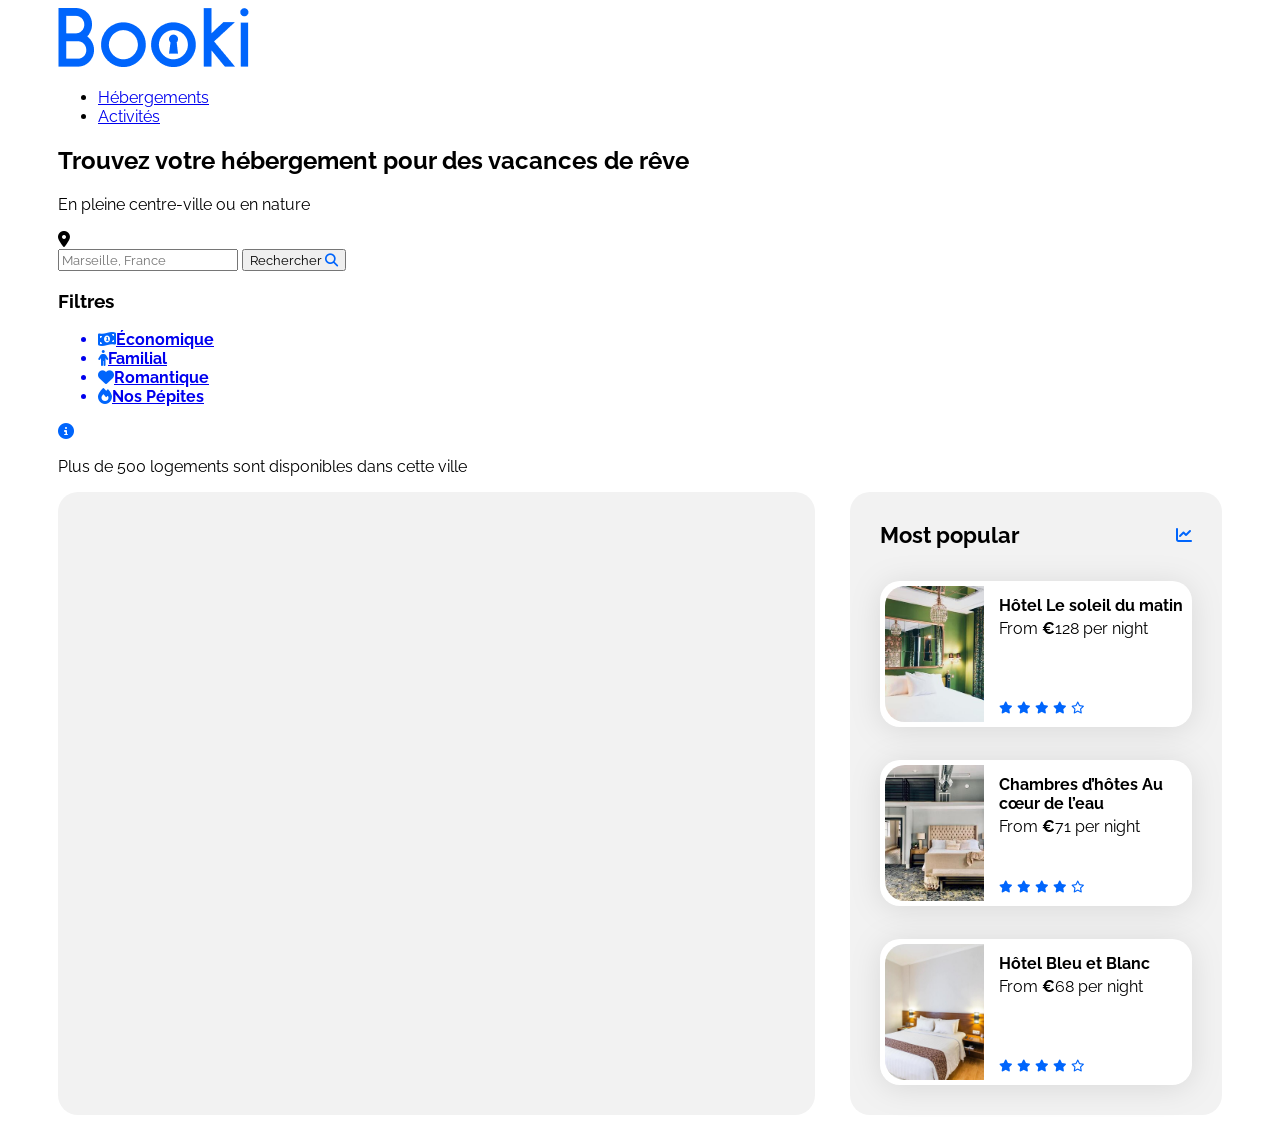
==== EN-Booki-Starter-Code-main/index.html @ 29b9e41d "Fresh start" ====
<!DOCTYPE html>
<html lang="en">

<head>
    <meta charset="UTF-8">
    <meta name="viewport" content="width=device-width, initial-scale=1.0">
    <title>Booki</title>
    <link rel="preconnect" href="https://fonts.googleapis.com">
    <link rel="preconnect" href="https://fonts.gstatic.com" crossorigin>
    <link href="https://fonts.googleapis.com/css2?family=Raleway:wght@400;500;700&display=swap" rel="stylesheet">
    <link rel="stylesheet" href="https://cdnjs.cloudflare.com/ajax/libs/font-awesome/6.2.1/css/all.min.css"
        integrity="sha512-MV7K8+y+gLIBoVD59lQIYicR65iaqukzvf/nwasF0nqhPay5w/9lJmVM2hMDcnK1OnMGCdVK+iQrJ7lzPJQd1w=="
        crossorigin="anonymous" referrerpolicy="no-referrer" />
    <link rel="stylesheet" href="./css/style.css">
</head>

<body>
    <div class="main-container">
        <header>
            <a href="#" class="logo">
                <img src="./images/logo/Booki.png" alt="Booki">
            </a>
        </header>
        <nav class="navbar">
            <ul class="nav-links">
                <li class="li-title"><a href="#">Hébergements</a></li>
                <li class="li-title"><a href="#">Activités</a></li>
            </ul>
        </nav>
        <section class="search-section">
            <div class="title">
                <h1>
                    Trouvez votre hébergement pour des vacances de rêve
                </h1>
                <p>
                    En pleine centre-ville ou en nature
                </p>
            </div>

            <div class="search-bar">
                <div class="icon-box">
                    <i class="fa-solid fa-location-dot" style="color: #000000;"></i>
                </div>
                <input type="text" placeholder="Marseille, France">
                <button class="search-btn">
                    <span class="btn-text">Rechercher</span>
                    <i class="fa-solid fa-magnifying-glass search-icon"></i>
                </button>
            </div>

            <div class="filtres">
                <h3>
                    Filtres
                </h3>
                <ul class="filtres-list">
                    <a href="#">
                        <li class="fltr-img"><i class="fa-solid fa-money-bill-1-wave"></i><b>Économique</b></li>
                    </a>
                    <a href="#">
                        <li class="fltr-img"><i class="fa-solid fa-person"></i><b>Familial</b></li>
                    </a>
                    <a href="#">
                        <li class="fltr-img"><i class="fa-solid fa-heart"></i><b>Romantique</b></li>
                    </a>
                    <a href="#">
                        <li class="fltr-img"><i class="fa-solid fa-fire"></i><b>Nos Pépites</b></li>
                    </a>
                </ul>
            </div>

            <div class="info">
                <i class="fa-solid fa-circle-info"></i>
                <p>
                    Plus de 500 logements sont disponibles dans cette ville
                </p>
            </div>
        </section>
        <main>
            <div class="accommodation-and-popular">
                <section class="accommodation">

                </section>
                <section class="popular">
                    <div class="popular-title">
                        <h2 class="section-title">Most popular</h2>
                        <i class="fa-solid fa-chart-line" aria-hidden="true"></i>
                    </div>
                    <div class="popular-cards">
                        <article class="card">
                            <img src="./images/accommodation/emile-guillemot.jpg" alt="Image of hotel room showing bed">
                            <div class="card-content">
                                <div class="card-txt">
                                    <h3 class="card-title">Hôtel Le soleil du matin</h3>
                                    <p class="card-subtitle">From <span class="euro">€</span>128 per night</p>
                                </div>
                                <div class="card-rating">
                                    <i class="fa-xs fa-solid fa-star" aria-hidden="true"></i>
                                    <i class="fa-xs fa-solid fa-star" aria-hidden="true"></i>
                                    <i class="fa-xs fa-solid fa-star" aria-hidden="true"></i>
                                    <i class="fa-xs fa-solid fa-star" aria-hidden="true"></i>
                                    <i class="fa-xs fa-regular fa-star" aria-hidden="true"></i>
                                    <span class="sr-only">Rated 4 out of 5</span>
                                </div>
                            </div>
                        </article>
                        <article class="card">
                            <img src="./images/accommodation/aw-creative.jpg" alt="Image of hotel room showing bed">
                            <div class="card-content">
                                <div class="card-txt">
                                    <h3 class="card-title">Chambres d’hôtes Au cœur de l’eau</h3>
                                    <p class="card-subtitle">From <span class="euro">€</span>71 per night</p>
                                </div>
                                <div class="card-rating">
                                    <i class="fa-xs fa-solid fa-star" aria-hidden="true"></i>
                                    <i class="fa-xs fa-solid fa-star" aria-hidden="true"></i>
                                    <i class="fa-xs fa-solid fa-star" aria-hidden="true"></i>
                                    <i class="fa-xs fa-solid fa-star" aria-hidden="true"></i>
                                    <i class="fa-xs fa-regular fa-star" aria-hidden="true"></i>
                                    <span class="sr-only">Rated 4 out of 5</span>
                                </div>
                            </div>
                        </article>
                        <article class="card">
                            <img src="./images/accommodation/febrian-zakaria2.jpg"
                                alt="Image of hotel room showing bed">
                            <div class="card-content">
                                <div class="card-txt">
                                    <h3 class="card-title">Hôtel Bleu et Blanc</h3>
                                    <p class="card-subtitle">From <span class="euro">€</span>68 per night</p>
                                </div>
                                <div class="card-rating">
                                    <i class="fa-xs fa-solid fa-star" aria-hidden="true"></i>
                                    <i class="fa-xs fa-solid fa-star" aria-hidden="true"></i>
                                    <i class="fa-xs fa-solid fa-star" aria-hidden="true"></i>
                                    <i class="fa-xs fa-solid fa-star" aria-hidden="true"></i>
                                    <i class="fa-xs fa-regular fa-star" aria-hidden="true"></i>
                                    <span class="sr-only">Rated 4 out of 5</span>
                                </div>
                            </div>
                        </article>
                    </div>
                </section>
            </div>
        </main>
        <footer></footer>
    </div>
</body>

</html>
---- EN-Booki-Starter-Code-main/css/style.css ----
/****** General ***********/
* {
    font-family: 'Raleway', sans-serif;
}

:root {
    --main-color: #0065FC;
    --main-bg-color: #F2F2F2;
    --filter-bg-color: #DEEBFF;
}

.fa-solid, .fa-regular {
    color: var(--main-color);
}

body {
    display: flex;
    justify-content: center;
}

.main-container {
    width: 100%;
    padding: 0 50px;
    box-sizing: border-box;
}

.section-title {
    margin: 0;
    font-size: 22px;
}

.card {
    background-color: white;
    border-radius: 20px;
    padding: 5px;
    filter: drop-shadow(0px 3px 15px rgba(0, 0, 0, 0.1));
}

.card img {
    object-fit: cover;
}

.card-title {
    font-size: 16px;
}

.euro {
    font-weight: 700;
}

.neutralStar {
    color: var(--main-bg-color)
}

/****** Accommodation And Popular ***********/
.accommodation-and-popular {
    display: flex;
    justify-content: space-between;
}

.accommodation-and-popular section {
    background-color: var(--main-bg-color);
    border-radius: 20px;
    padding: 30px;
    box-sizing: border-box;
}

/****** Accommodation ***********/
.accommodation {
    width: 65%;
}

/****** Popular ***********/
.popular {
    width: 32%;
}

.popular-title {
    display: flex;
    justify-content: space-between;
    align-items: center;
}

.popular-cards .card {
    display: flex;
    margin-top: 33px;
}

.popular-cards img {
    width: 33%;
    height: 136px;
    border-top-left-radius: 20px;
    border-bottom-left-radius: 20px;
}

.popular-cards .card-content {
    width: 67%;
    padding-left: 15px;
    display: flex;
    flex-direction: column;
    justify-content: space-between;
    box-sizing: border-box;
}

.popular-cards .card-title {
    margin-top: 10px;
    margin-bottom: 4px;
}

.popular-cards .card-subtitle {
    margin: 0;
}

.popular-cards .card-rating {
    margin-bottom: 5px;
}
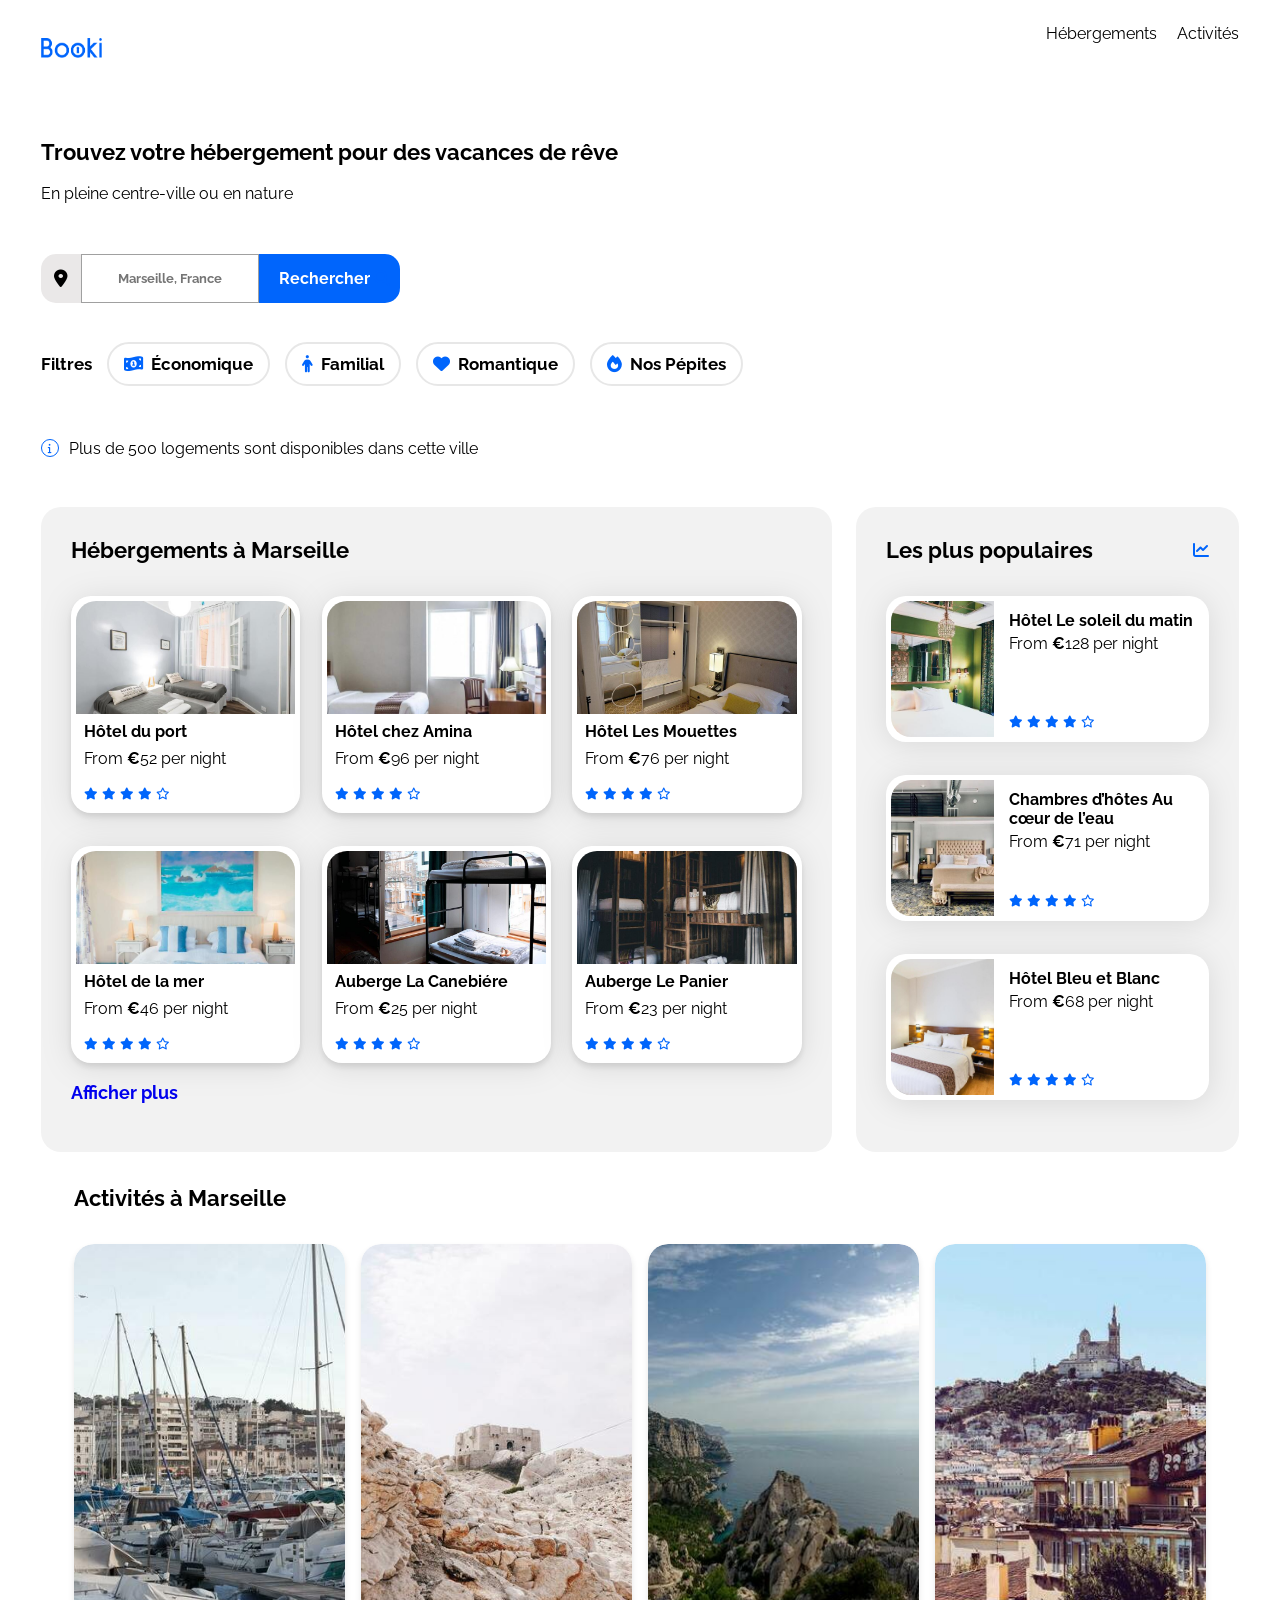
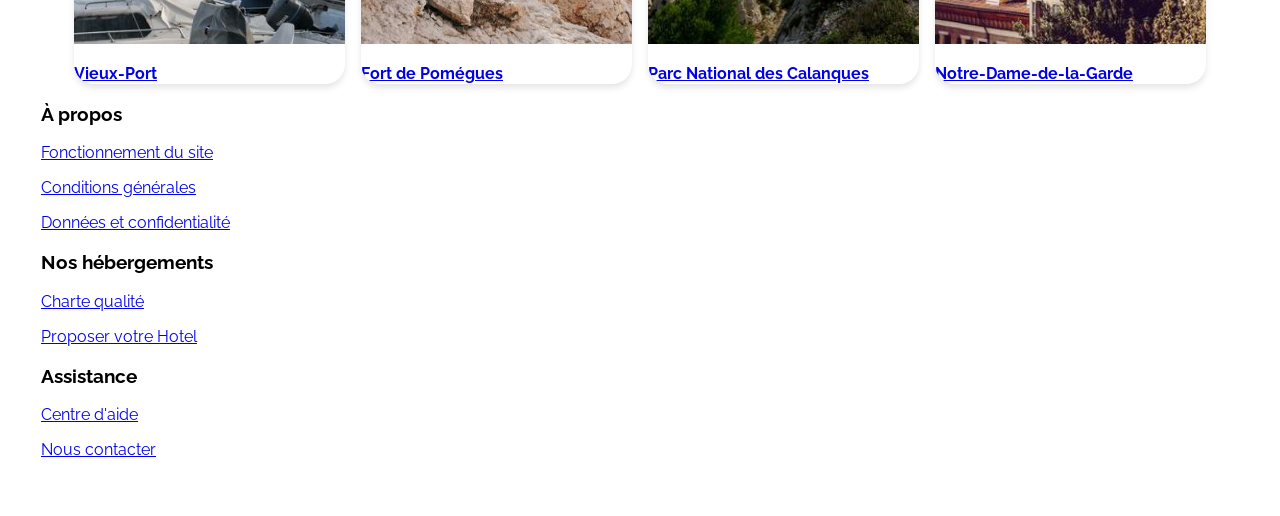
==== commit 2b4a3f6a: "work" ====
--- a/EN-Booki-Starter-Code-main/index.html
+++ b/EN-Booki-Starter-Code-main/index.html
@@ -1,5 +1,5 @@
 <!DOCTYPE html>
-<html lang="en">
+<html lang="fr">
 
 <head>
     <meta charset="UTF-8">
@@ -15,7 +15,8 @@
 </head>
 
 <body>
-    <div class="main-container">
+
+    <div class="nav-header">
         <header>
             <a href="#" class="logo">
                 <img src="./images/logo/Booki.png" alt="Booki">
@@ -27,6 +28,8 @@
                 <li class="li-title"><a href="#">Activités</a></li>
             </ul>
         </nav>
+    </div>
+    <div class="main-container">
         <section class="search-section">
             <div class="title">
                 <h1>
@@ -49,40 +52,144 @@
             </div>
 
             <div class="filtres">
-                <h3>
+                <h2>
                     Filtres
-                </h3>
+                </h2>
                 <ul class="filtres-list">
-                    <a href="#">
-                        <li class="fltr-img"><i class="fa-solid fa-money-bill-1-wave"></i><b>Économique</b></li>
-                    </a>
-                    <a href="#">
-                        <li class="fltr-img"><i class="fa-solid fa-person"></i><b>Familial</b></li>
-                    </a>
-                    <a href="#">
-                        <li class="fltr-img"><i class="fa-solid fa-heart"></i><b>Romantique</b></li>
-                    </a>
-                    <a href="#">
-                        <li class="fltr-img"><i class="fa-solid fa-fire"></i><b>Nos Pépites</b></li>
-                    </a>
+
+                    <li class="fltr-img"><a href="#"><i class="fa-solid fa-money-bill-1-wave"></i><b>Économique</b></a>
+                    </li>
+
+                    <li class="fltr-img"><a href="#"><i class="fa-solid fa-person"></i><b>Familial</b></a></li>
+
+                    <li class="fltr-img"><a href="#"><i class="fa-solid fa-heart"></i><b>Romantique</b></a></li>
+
+                    <li class="fltr-img"><a href="#"><i class="fa-solid fa-fire"></i><b>Nos Pépites</b></a></li>
+
                 </ul>
             </div>
 
             <div class="info">
-                <i class="fa-solid fa-circle-info"></i>
+                <i class="fa-solid fa-info"></i>
                 <p>
                     Plus de 500 logements sont disponibles dans cette ville
                 </p>
             </div>
         </section>
-        <main>
+
+        <main class="content-wrapper">
             <div class="accommodation-and-popular">
                 <section class="accommodation">
-
+                    <h3 class="section-title">Hébergements à Marseille</h3>
+                    <div class="accommodation-cards">
+                        <article class="card">
+                            <img src="./images/accommodation/fred-kleber.jpg" alt="Image of hotel room showing bed">
+                            <div class="card-content">
+                                <div class="card-txt">
+                                    <h3 class="card-title">Hôtel du port</h3>
+                                    <p class="card-subtitle">From <span class="euro">€</span>52 per night</p>
+                                </div>
+                                <div class="card-rating">
+                                    <i class="fa-xs fa-solid fa-star" aria-hidden="true"></i>
+                                    <i class="fa-xs fa-solid fa-star" aria-hidden="true"></i>
+                                    <i class="fa-xs fa-solid fa-star" aria-hidden="true"></i>
+                                    <i class="fa-xs fa-solid fa-star" aria-hidden="true"></i>
+                                    <i class="fa-xs fa-regular fa-star" aria-hidden="true"></i>
+                                    <span class="sr-only">Rated 4 out of 5</span>
+                                </div>
+                            </div>
+                        </article>
+                        <article class="card">
+                            <img src="./images/accommodation/febrian-zakaria.jpg" alt="Image of hotel room showing bed">
+                            <div class="card-content">
+                                <div class="card-txt">
+                                    <h3 class="card-title">Hôtel chez Amina</h3>
+                                    <p class="card-subtitle">From <span class="euro">€</span>96 per night</p>
+                                </div>
+                                <div class="card-rating">
+                                    <i class="fa-xs fa-solid fa-star" aria-hidden="true"></i>
+                                    <i class="fa-xs fa-solid fa-star" aria-hidden="true"></i>
+                                    <i class="fa-xs fa-solid fa-star" aria-hidden="true"></i>
+                                    <i class="fa-xs fa-solid fa-star" aria-hidden="true"></i>
+                                    <i class="fa-xs fa-regular fa-star" aria-hidden="true"></i>
+                                    <span class="sr-only">Rated 4 out of 5</span>
+                                </div>
+                            </div>
+                        </article>
+                        <article class="card">
+                            <img src="./images/accommodation/reisetopia.jpg" alt="Image of hotel room showing bed">
+                            <div class="card-content">
+                                <div class="card-txt">
+                                    <h3 class="card-title">Hôtel Les Mouettes</h3>
+                                    <p class="card-subtitle">From <span class="euro">€</span>76 per night</p>
+                                </div>
+                                <div class="card-rating">
+                                    <i class="fa-xs fa-solid fa-star" aria-hidden="true"></i>
+                                    <i class="fa-xs fa-solid fa-star" aria-hidden="true"></i>
+                                    <i class="fa-xs fa-solid fa-star" aria-hidden="true"></i>
+                                    <i class="fa-xs fa-solid fa-star" aria-hidden="true"></i>
+                                    <i class="fa-xs fa-regular fa-star" aria-hidden="true"></i>
+                                    <span class="sr-only">Rated 4 out of 5</span>
+                                </div>
+                            </div>
+                        </article>
+                        <article class="card">
+                            <img src="./images/accommodation/annie-spratt.jpg" alt="Image of hotel room showing bed">
+                            <div class="card-content">
+                                <div class="card-txt">
+                                    <h3 class="card-title">Hôtel de la mer</h3>
+                                    <p class="card-subtitle">From <span class="euro">€</span>46 per night</p>
+                                </div>
+                                <div class="card-rating">
+                                    <i class="fa-xs fa-solid fa-star" aria-hidden="true"></i>
+                                    <i class="fa-xs fa-solid fa-star" aria-hidden="true"></i>
+                                    <i class="fa-xs fa-solid fa-star" aria-hidden="true"></i>
+                                    <i class="fa-xs fa-solid fa-star" aria-hidden="true"></i>
+                                    <i class="fa-xs fa-regular fa-star" aria-hidden="true"></i>
+                                    <span class="sr-only">Rated 4 out of 5</span>
+                                </div>
+                            </div>
+                        </article>
+                        <article class="card">
+                            <img src="./images/accommodation/marcus-loke.jpg" alt="Image of hotel room showing bed">
+                            <div class="card-content">
+                                <div class="card-txt">
+                                    <h3 class="card-title">Auberge La Canebiére</h3>
+                                    <p class="card-subtitle">From <span class="euro">€</span>25 per night</p>
+                                </div>
+                                <div class="card-rating">
+                                    <i class="fa-xs fa-solid fa-star" aria-hidden="true"></i>
+                                    <i class="fa-xs fa-solid fa-star" aria-hidden="true"></i>
+                                    <i class="fa-xs fa-solid fa-star" aria-hidden="true"></i>
+                                    <i class="fa-xs fa-solid fa-star" aria-hidden="true"></i>
+                                    <i class="fa-xs fa-regular fa-star" aria-hidden="true"></i>
+                                    <span class="sr-only">Rated 4 out of 5</span>
+                                </div>
+                            </div>
+                        </article>
+                        <article class="card">
+                            <img src="./images/accommodation/nicate-lee.jpg" alt="Image of hotel room showing bed">
+                            <div class="card-content">
+                                <div class="card-txt">
+                                    <h3 class="card-title">Auberge Le Panier</h3>
+                                    <p class="card-subtitle">From <span class="euro">€</span>23 per night</p>
+                                </div>
+                                <div class="card-rating">
+                                    <i class="fa-xs fa-solid fa-star" aria-hidden="true"></i>
+                                    <i class="fa-xs fa-solid fa-star" aria-hidden="true"></i>
+                                    <i class="fa-xs fa-solid fa-star" aria-hidden="true"></i>
+                                    <i class="fa-xs fa-solid fa-star" aria-hidden="true"></i>
+                                    <i class="fa-xs fa-regular fa-star" aria-hidden="true"></i>
+                                    <span class="sr-only">Rated 4 out of 5</span>
+                                </div>
+                            </div>
+                        </article>
+                    </div>
+                    <h3 class="see-more"><a href="#">Afficher plus</a></h3>
                 </section>
                 <section class="popular">
                     <div class="popular-title">
-                        <h2 class="section-title">Most popular</h2>
+                        <h3 class="section-title">Les plus populaires</h3>
                         <i class="fa-solid fa-chart-line" aria-hidden="true"></i>
                     </div>
                     <div class="popular-cards">
@@ -142,7 +249,111 @@
                 </section>
             </div>
         </main>
-        <footer></footer>
+
+        <section class="activities">
+
+            <h2 class="section-title">
+                Activités à Marseille
+            </h2>
+
+            <div class="activities-cards">
+
+                <article class="activity-card">
+                    <a href="#">
+                        <img src="./images/activites/reno-laithienne.jpg"
+                            alt="Image montrant une activité de visite guidée en bateau">
+                        <h3 class="card-title">
+                            Vieux-Port
+                        </h3>
+                    </a>
+                </article>
+
+                <article class="activity-card">
+                    <a href="#">
+                        <img src="./images/activites/paul-hermann.jpg"
+                            alt="Image montrant une activité de visite guidée en bateau">
+                        <h3 class="card-title">
+                            Fort de Pomégues
+                        </h3>
+                    </a>
+                </article>
+
+                <article class="activity-card">
+                    <a href="#">
+                        <img src="./images/activites/kilyan-sockalingum.jpg"
+                            alt="Image montrant une activité de visite guidée en bateau">
+                        <h3 class="card-title">
+                            Parc National des Calanques
+                        </h3>
+                    </a>
+                </article>
+
+                <article class="activity-card">
+                    <a href="#">
+                        <img src="./images/activites/florian-wehde.jpg"
+                            alt="Image montrant une activité de visite guidée en bateau">
+                        <h3 class="card-title">
+                            Notre-Dame-de-la-Garde
+                        </h3>
+                    </a>
+                </article>
+            </div>
+        </section>
+
+        <footer>
+            <div class="footer">
+                <div class="footer-content">
+                    <h3>
+                        À propos
+                    </h3>
+                    <a href="#">
+                        <p>
+                            Fonctionnement du site
+                        </p>
+                    </a>
+                    <a href="#">
+                        <p>
+                            Conditions générales
+                        </p>
+                    </a>
+                    <a href="#">
+                        <p>
+                            Données et confidentialité
+                        </p>
+                    </a>
+                </div>
+                <div class="footer-content">
+                    <h3>
+                        Nos hébergements
+                    </h3>
+                    <a href="#">
+                        <p>
+                            Charte qualité
+                        </p>
+                    </a>
+                    <a href="#">
+                        <p>
+                            Proposer votre Hotel
+                        </p>
+                    </a>
+                </div>
+                <div class="footer-content">
+                    <h3>
+                        Assistance
+                    </h3>
+                    <a href="#">
+                        <p>
+                            Centre d'aide
+                        </p>
+                    </a>
+                    <a href="#">
+                        <p>
+                            Nous contacter
+                        </p>
+                    </a>
+                </div>
+            </div>
+        </footer>
     </div>
 </body>
 
--- a/EN-Booki-Starter-Code-main/css/style.css
+++ b/EN-Booki-Starter-Code-main/css/style.css
@@ -9,19 +9,81 @@
     --filter-bg-color: #DEEBFF;
 }
 
-.fa-solid, .fa-regular {
+.fa-solid,
+.fa-regular {
     color: var(--main-color);
 }
 
 body {
     display: flex;
+    flex-direction: column;
     justify-content: center;
 }
+
+.main-container,
+footer {
+    max-width: 1440px;
+    margin: 0 auto;
+    padding: 0;
+    box-sizing: border-box;
+}
+
+/****** Navigation Header ***********/
+
+.nav-header {
+    height: 80px;
+    display: flex;
+    justify-content: space-between;
+    align-items: flex-start;
+    padding-left: 0;
+    padding-right: 0;
+}
+
+header {
+    margin: 10px 33px;
+}
+
+.navbar {
+    display: flex;
+    justify-content: space-between;
+    align-items: flex-start;
+}
+
+.logo img {
+    width: 61px;
+    height: 20px;
+    padding: 20px 0;
+}
+
+.nav-links {
+    display: flex;
+    list-style: none;
+    height: 35px;
+    gap: 20px;
+    padding: 0 33px;
+
+}
+
+.nav-links a {
+    text-decoration: none;
+    color: black;
+    font-weight: 400;
+    font-size: 16px;
+    padding-top: 10px;
+
+}
+
+.nav-links a:hover {
+    color: var(--main-color);
+    transition: color 0.3s;
+    border-top: 2px solid var(--main-color);
+}
+
+/****** Main Container ***********/
 
 .main-container {
     width: 100%;
-    padding: 0 50px;
-    box-sizing: border-box;
+    padding: 33px;
 }
 
 .section-title {
@@ -29,6 +91,132 @@
     font-size: 22px;
 }
 
+/****** Search Section *******/
+
+.search-section {
+    display: flex;
+    flex-direction: column;
+    gap: 35px;
+}
+
+.title h1 {
+    font-size: 22px;
+    font-weight: 700;
+}
+
+.search-bar {
+    display: flex;
+    width: 377px;
+    height: 49px;
+}
+
+.icon-box {
+    background-color: rgb(234, 232, 232);
+    width: 40px;
+    border-radius: 15px 0 0 15px;
+}
+
+.icon-box i {
+    color: var(--main-color);
+    font-size: 18px;
+    line-height: 49px;
+    text-align: center;
+    display: block;
+}
+
+.search-bar input {
+    text-align: center;
+    font-size: 18px black;
+    font-weight: 700;
+    border: #a0a0a0 0.5px solid;
+}
+
+.search-btn {
+    background-color: var(--main-color);
+    color: white;
+    font-size: 16px;
+    font-weight: 700;
+    border: none;
+    border-radius: 0 15px 15px 0;
+    padding: 0 10px 0 20px;
+    cursor: pointer;
+}
+
+.search-btn:hover {
+    box-shadow: 0px 4px 6px rgba(0, 0, 0, 0.1);
+}
+
+.btn-text {
+    text-align: center;
+}
+
+/****** Filter Section ***********/
+
+.filtres {
+    display: flex;
+    height: 50px;
+    align-items: baseline;
+}
+
+.filtres h2 {
+    font-size: 17px;
+    font-weight: 700;
+}
+
+.filtres-list {
+    display: flex;
+    list-style: none;
+    gap: 15px;
+    padding-left: 15px;
+}
+
+.fltr-img a {
+    text-decoration: none;
+}
+
+.filtres-list a {
+    text-decoration: none;
+    color: black;
+    font-size: 17px;
+    font-weight: 700;
+    border: 2px solid rgb(231, 231, 231);
+    border-radius: 25px;
+    padding: 10px 15px;
+}
+
+.fltr-img i {
+    padding-right: 8px;
+}
+
+.filtres-list a:hover {
+    background-color: var(--filter-bg-color);
+    transition: all 0.3s;
+    box-shadow: 0px 4px 6px rgba(0, 0, 0, 0.1);
+}
+
+.info {
+    display: inline-flex;
+    align-items: center;
+    gap: 10px;
+    margin-bottom: 33px;
+}
+
+.info p {
+    font-size: 16px;
+}
+
+.info i {
+    font-size: 10px;
+    width: 16px;
+    height: 16px;
+    display: flex;
+    align-items: center;
+    justify-content: center;
+    border-radius: 50%;
+    border: solid 1px var(--main-color)
+}
+
+/****** Main ********/
 .card {
     background-color: white;
     border-radius: 20px;
@@ -66,8 +254,64 @@
 }
 
 /****** Accommodation ***********/
+
 .accommodation {
-    width: 65%;
+    width: 66%;
+    background-color: rgb(230, 230, 230);
+    border-radius: 10px;
+    display: flex;
+    flex-direction: column;
+    justify-content: space-between;
+}
+
+.accommodation-cards {
+    display: flex;
+    justify-content: space-between;
+    flex-wrap: wrap;
+}
+
+.accommodation-cards .card {
+    background-color: white;
+    border-radius: 20px;
+    box-shadow: 0px 4px 6px rgba(0, 0, 0, 0.1);
+    width: 30%;
+    height: 207px;
+    margin-top: 33px;
+}
+
+.accommodation-cards .card img {
+    display: flex;
+    justify-content: center;
+    align-items: flex-start;
+    width: 100%;
+    border-radius: 20px 20px 0 0;
+    height: 55%;
+}
+
+.accommodation-cards .card-content {
+    padding: 0 8px;
+    display: flex;
+    flex-direction: column;
+    height: auto;
+}
+
+.accommodation-cards .card-title {
+    margin: 8px 0;
+}
+
+.accommodation-cards .card-subtitle {
+    margin: 8px 0;
+}
+
+.accommodation-cards .card-rating {
+    margin: 8px 0;
+
+}
+
+.see-more a {
+    text-decoration: none;
+    font-size: 18px;
+    font-weight: 700;
 }
 
 /****** Popular ***********/
@@ -114,3 +358,44 @@
 .popular-cards .card-rating {
     margin-bottom: 5px;
 }
+
+/****** Activities ***********/
+
+.activities {
+    display: flex;
+    flex-direction: column;
+}
+
+.activities .section-title {
+    margin: 33px;
+}
+
+.activities-cards {
+    display: flex;
+    justify-content: space-around;
+    align-items: stretch;
+    gap: 16px;
+    padding: 0 33px;
+}
+
+.activity-card {
+    flex: 1;
+    display: flex;
+    flex-direction: column;
+    height: 440px;
+    background-color: white;
+    border-radius: 20px;
+    box-shadow: 0px 4px 6px rgba(0, 0, 0, 0.1);
+    overflow: hidden;
+}
+
+.activity-card img {
+    object-fit: cover;
+    height: 400px;
+    width: 100%;
+    border-radius: 20px 20px 0 0;
+}
+
+.activities-cards a .card-title  {
+    text-decoration: none;
+}
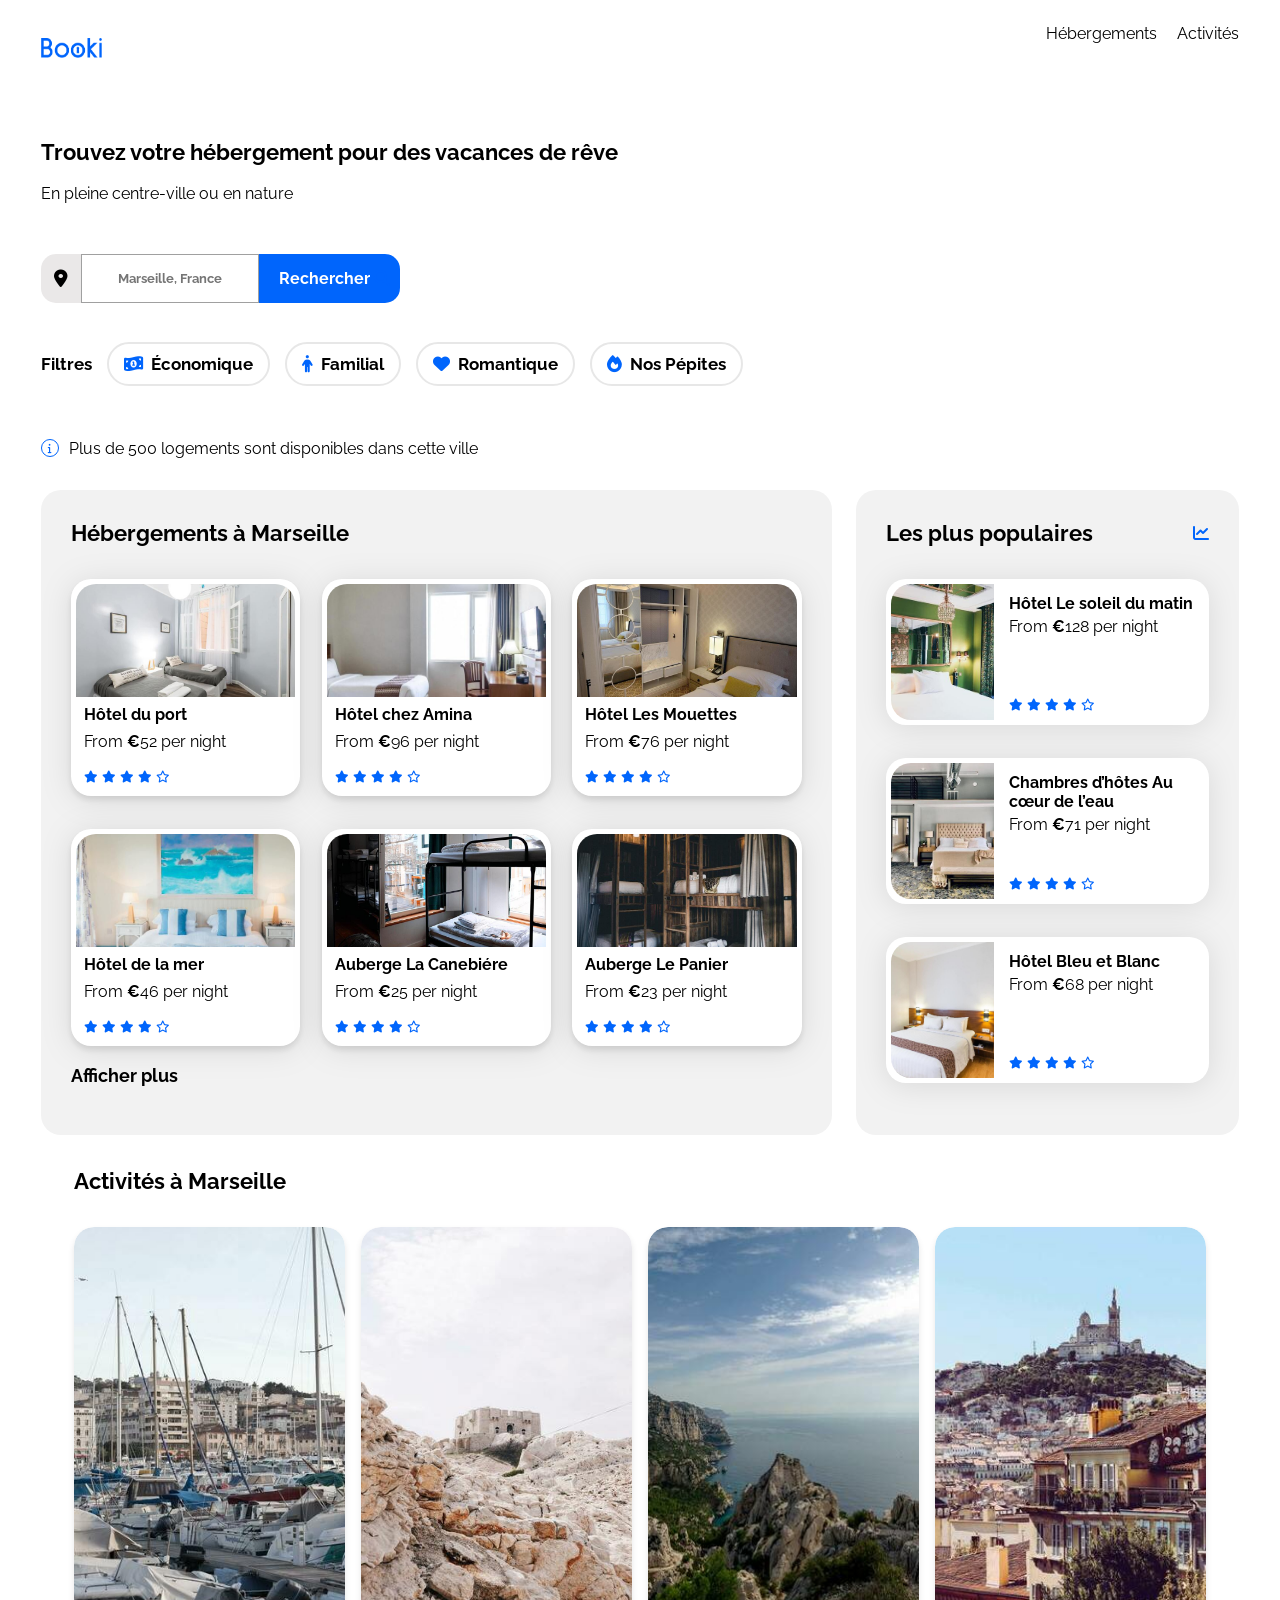
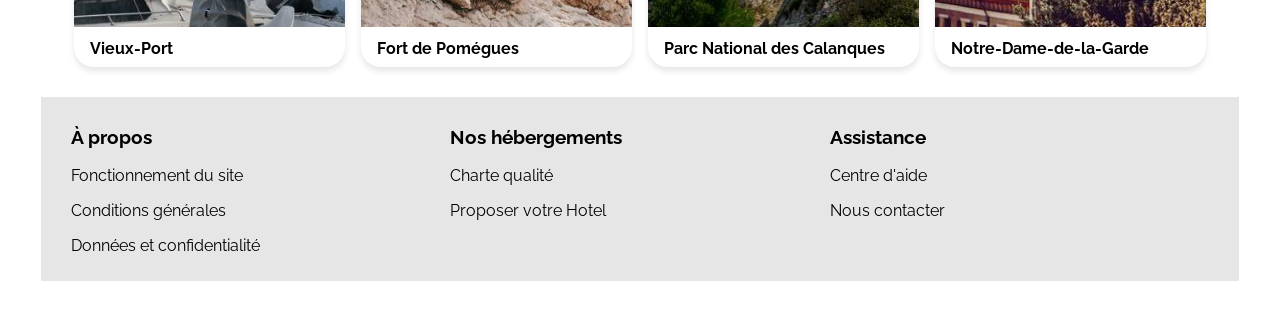
==== commit 6b98fc70: "Final Desktop" ====
--- a/EN-Booki-Starter-Code-main/index.html
+++ b/EN-Booki-Starter-Code-main/index.html
@@ -83,106 +83,120 @@
                     <h3 class="section-title">Hébergements à Marseille</h3>
                     <div class="accommodation-cards">
                         <article class="card">
-                            <img src="./images/accommodation/fred-kleber.jpg" alt="Image of hotel room showing bed">
-                            <div class="card-content">
-                                <div class="card-txt">
-                                    <h3 class="card-title">Hôtel du port</h3>
-                                    <p class="card-subtitle">From <span class="euro">€</span>52 per night</p>
-                                </div>
-                                <div class="card-rating">
-                                    <i class="fa-xs fa-solid fa-star" aria-hidden="true"></i>
-                                    <i class="fa-xs fa-solid fa-star" aria-hidden="true"></i>
-                                    <i class="fa-xs fa-solid fa-star" aria-hidden="true"></i>
-                                    <i class="fa-xs fa-solid fa-star" aria-hidden="true"></i>
-                                    <i class="fa-xs fa-regular fa-star" aria-hidden="true"></i>
-                                    <span class="sr-only">Rated 4 out of 5</span>
-                                </div>
-                            </div>
-                        </article>
-                        <article class="card">
-                            <img src="./images/accommodation/febrian-zakaria.jpg" alt="Image of hotel room showing bed">
-                            <div class="card-content">
-                                <div class="card-txt">
-                                    <h3 class="card-title">Hôtel chez Amina</h3>
-                                    <p class="card-subtitle">From <span class="euro">€</span>96 per night</p>
-                                </div>
-                                <div class="card-rating">
-                                    <i class="fa-xs fa-solid fa-star" aria-hidden="true"></i>
-                                    <i class="fa-xs fa-solid fa-star" aria-hidden="true"></i>
-                                    <i class="fa-xs fa-solid fa-star" aria-hidden="true"></i>
-                                    <i class="fa-xs fa-solid fa-star" aria-hidden="true"></i>
-                                    <i class="fa-xs fa-regular fa-star" aria-hidden="true"></i>
-                                    <span class="sr-only">Rated 4 out of 5</span>
-                                </div>
-                            </div>
-                        </article>
-                        <article class="card">
-                            <img src="./images/accommodation/reisetopia.jpg" alt="Image of hotel room showing bed">
-                            <div class="card-content">
-                                <div class="card-txt">
-                                    <h3 class="card-title">Hôtel Les Mouettes</h3>
-                                    <p class="card-subtitle">From <span class="euro">€</span>76 per night</p>
-                                </div>
-                                <div class="card-rating">
-                                    <i class="fa-xs fa-solid fa-star" aria-hidden="true"></i>
-                                    <i class="fa-xs fa-solid fa-star" aria-hidden="true"></i>
-                                    <i class="fa-xs fa-solid fa-star" aria-hidden="true"></i>
-                                    <i class="fa-xs fa-solid fa-star" aria-hidden="true"></i>
-                                    <i class="fa-xs fa-regular fa-star" aria-hidden="true"></i>
-                                    <span class="sr-only">Rated 4 out of 5</span>
-                                </div>
-                            </div>
-                        </article>
-                        <article class="card">
-                            <img src="./images/accommodation/annie-spratt.jpg" alt="Image of hotel room showing bed">
-                            <div class="card-content">
-                                <div class="card-txt">
-                                    <h3 class="card-title">Hôtel de la mer</h3>
-                                    <p class="card-subtitle">From <span class="euro">€</span>46 per night</p>
-                                </div>
-                                <div class="card-rating">
-                                    <i class="fa-xs fa-solid fa-star" aria-hidden="true"></i>
-                                    <i class="fa-xs fa-solid fa-star" aria-hidden="true"></i>
-                                    <i class="fa-xs fa-solid fa-star" aria-hidden="true"></i>
-                                    <i class="fa-xs fa-solid fa-star" aria-hidden="true"></i>
-                                    <i class="fa-xs fa-regular fa-star" aria-hidden="true"></i>
-                                    <span class="sr-only">Rated 4 out of 5</span>
-                                </div>
-                            </div>
-                        </article>
-                        <article class="card">
-                            <img src="./images/accommodation/marcus-loke.jpg" alt="Image of hotel room showing bed">
-                            <div class="card-content">
-                                <div class="card-txt">
-                                    <h3 class="card-title">Auberge La Canebiére</h3>
-                                    <p class="card-subtitle">From <span class="euro">€</span>25 per night</p>
-                                </div>
-                                <div class="card-rating">
-                                    <i class="fa-xs fa-solid fa-star" aria-hidden="true"></i>
-                                    <i class="fa-xs fa-solid fa-star" aria-hidden="true"></i>
-                                    <i class="fa-xs fa-solid fa-star" aria-hidden="true"></i>
-                                    <i class="fa-xs fa-solid fa-star" aria-hidden="true"></i>
-                                    <i class="fa-xs fa-regular fa-star" aria-hidden="true"></i>
-                                    <span class="sr-only">Rated 4 out of 5</span>
-                                </div>
-                            </div>
-                        </article>
-                        <article class="card">
-                            <img src="./images/accommodation/nicate-lee.jpg" alt="Image of hotel room showing bed">
-                            <div class="card-content">
-                                <div class="card-txt">
-                                    <h3 class="card-title">Auberge Le Panier</h3>
-                                    <p class="card-subtitle">From <span class="euro">€</span>23 per night</p>
-                                </div>
-                                <div class="card-rating">
-                                    <i class="fa-xs fa-solid fa-star" aria-hidden="true"></i>
-                                    <i class="fa-xs fa-solid fa-star" aria-hidden="true"></i>
-                                    <i class="fa-xs fa-solid fa-star" aria-hidden="true"></i>
-                                    <i class="fa-xs fa-solid fa-star" aria-hidden="true"></i>
-                                    <i class="fa-xs fa-regular fa-star" aria-hidden="true"></i>
-                                    <span class="sr-only">Rated 4 out of 5</span>
-                                </div>
-                            </div>
+                            <a href="#">
+                                <img src="./images/accommodation/fred-kleber.jpg" alt="Image of hotel room showing bed">
+                                <div class="card-content">
+                                    <div class="card-txt">
+                                        <h3 class="card-title">Hôtel du port</h3>
+                                        <p class="card-subtitle">From <span class="euro">€</span>52 per night</p>
+                                    </div>
+                                    <div class="card-rating">
+                                        <i class="fa-xs fa-solid fa-star" aria-hidden="true"></i>
+                                        <i class="fa-xs fa-solid fa-star" aria-hidden="true"></i>
+                                        <i class="fa-xs fa-solid fa-star" aria-hidden="true"></i>
+                                        <i class="fa-xs fa-solid fa-star" aria-hidden="true"></i>
+                                        <i class="fa-xs fa-regular fa-star" aria-hidden="true"></i>
+                                        <span class="sr-only">Rated 4 out of 5</span>
+                                    </div>
+                                </div>
+                            </a>
+                        </article>
+                        <article class="card">
+                            <a href="#">
+                                <img src="./images/accommodation/febrian-zakaria.jpg"
+                                    alt="Image of hotel room showing bed">
+                                <div class="card-content">
+                                    <div class="card-txt">
+                                        <h3 class="card-title">Hôtel chez Amina</h3>
+                                        <p class="card-subtitle">From <span class="euro">€</span>96 per night</p>
+                                    </div>
+                                    <div class="card-rating">
+                                        <i class="fa-xs fa-solid fa-star" aria-hidden="true"></i>
+                                        <i class="fa-xs fa-solid fa-star" aria-hidden="true"></i>
+                                        <i class="fa-xs fa-solid fa-star" aria-hidden="true"></i>
+                                        <i class="fa-xs fa-solid fa-star" aria-hidden="true"></i>
+                                        <i class="fa-xs fa-regular fa-star" aria-hidden="true"></i>
+                                        <span class="sr-only">Rated 4 out of 5</span>
+                                    </div>
+                                </div>
+                            </a>
+                        </article>
+                        <article class="card">
+                            <a href="#">
+                                <img src="./images/accommodation/reisetopia.jpg" alt="Image of hotel room showing bed">
+                                <div class="card-content">
+                                    <div class="card-txt">
+                                        <h3 class="card-title">Hôtel Les Mouettes</h3>
+                                        <p class="card-subtitle">From <span class="euro">€</span>76 per night</p>
+                                    </div>
+                                    <div class="card-rating">
+                                        <i class="fa-xs fa-solid fa-star" aria-hidden="true"></i>
+                                        <i class="fa-xs fa-solid fa-star" aria-hidden="true"></i>
+                                        <i class="fa-xs fa-solid fa-star" aria-hidden="true"></i>
+                                        <i class="fa-xs fa-solid fa-star" aria-hidden="true"></i>
+                                        <i class="fa-xs fa-regular fa-star" aria-hidden="true"></i>
+                                        <span class="sr-only">Rated 4 out of 5</span>
+                                    </div>
+                                </div>
+                            </a>
+                        </article>
+                        <article class="card">
+                            <a href="#">
+                                <img src="./images/accommodation/annie-spratt.jpg"
+                                    alt="Image of hotel room showing bed">
+                                <div class="card-content">
+                                    <div class="card-txt">
+                                        <h3 class="card-title">Hôtel de la mer</h3>
+                                        <p class="card-subtitle">From <span class="euro">€</span>46 per night</p>
+                                    </div>
+                                    <div class="card-rating">
+                                        <i class="fa-xs fa-solid fa-star" aria-hidden="true"></i>
+                                        <i class="fa-xs fa-solid fa-star" aria-hidden="true"></i>
+                                        <i class="fa-xs fa-solid fa-star" aria-hidden="true"></i>
+                                        <i class="fa-xs fa-solid fa-star" aria-hidden="true"></i>
+                                        <i class="fa-xs fa-regular fa-star" aria-hidden="true"></i>
+                                        <span class="sr-only">Rated 4 out of 5</span>
+                                    </div>
+                                </div>
+                            </a>
+                        </article>
+                        <article class="card">
+                            <a href="#">
+                                <img src="./images/accommodation/marcus-loke.jpg" alt="Image of hotel room showing bed">
+                                <div class="card-content">
+                                    <div class="card-txt">
+                                        <h3 class="card-title">Auberge La Canebiére</h3>
+                                        <p class="card-subtitle">From <span class="euro">€</span>25 per night</p>
+                                    </div>
+                                    <div class="card-rating">
+                                        <i class="fa-xs fa-solid fa-star" aria-hidden="true"></i>
+                                        <i class="fa-xs fa-solid fa-star" aria-hidden="true"></i>
+                                        <i class="fa-xs fa-solid fa-star" aria-hidden="true"></i>
+                                        <i class="fa-xs fa-solid fa-star" aria-hidden="true"></i>
+                                        <i class="fa-xs fa-regular fa-star" aria-hidden="true"></i>
+                                        <span class="sr-only">Rated 4 out of 5</span>
+                                    </div>
+                                </div>
+                            </a>
+                        </article>
+                        <article class="card">
+                            <a href="#">
+                                <img src="./images/accommodation/nicate-lee.jpg" alt="Image of hotel room showing bed">
+                                <div class="card-content">
+                                    <div class="card-txt">
+                                        <h3 class="card-title">Auberge Le Panier</h3>
+                                        <p class="card-subtitle">From <span class="euro">€</span>23 per night</p>
+                                    </div>
+                                    <div class="card-rating">
+                                        <i class="fa-xs fa-solid fa-star" aria-hidden="true"></i>
+                                        <i class="fa-xs fa-solid fa-star" aria-hidden="true"></i>
+                                        <i class="fa-xs fa-solid fa-star" aria-hidden="true"></i>
+                                        <i class="fa-xs fa-solid fa-star" aria-hidden="true"></i>
+                                        <i class="fa-xs fa-regular fa-star" aria-hidden="true"></i>
+                                        <span class="sr-only">Rated 4 out of 5</span>
+                                    </div>
+                                </div>
+                            </a>
                         </article>
                     </div>
                     <h3 class="see-more"><a href="#">Afficher plus</a></h3>
@@ -194,6 +208,7 @@
                     </div>
                     <div class="popular-cards">
                         <article class="card">
+                            <a href="#">
                             <img src="./images/accommodation/emile-guillemot.jpg" alt="Image of hotel room showing bed">
                             <div class="card-content">
                                 <div class="card-txt">
@@ -209,8 +224,10 @@
                                     <span class="sr-only">Rated 4 out of 5</span>
                                 </div>
                             </div>
-                        </article>
-                        <article class="card">
+                            </a>
+                        </article>
+                        <article class="card">
+                            <a href="#">
                             <img src="./images/accommodation/aw-creative.jpg" alt="Image of hotel room showing bed">
                             <div class="card-content">
                                 <div class="card-txt">
@@ -226,8 +243,10 @@
                                     <span class="sr-only">Rated 4 out of 5</span>
                                 </div>
                             </div>
-                        </article>
-                        <article class="card">
+                            </a>
+                        </article>
+                        <article class="card">
+                            <a href="#">
                             <img src="./images/accommodation/febrian-zakaria2.jpg"
                                 alt="Image of hotel room showing bed">
                             <div class="card-content">
@@ -244,6 +263,7 @@
                                     <span class="sr-only">Rated 4 out of 5</span>
                                 </div>
                             </div>
+                            </a>
                         </article>
                     </div>
                 </section>
--- a/EN-Booki-Starter-Code-main/css/style.css
+++ b/EN-Booki-Starter-Code-main/css/style.css
@@ -198,7 +198,7 @@
     display: inline-flex;
     align-items: center;
     gap: 10px;
-    margin-bottom: 33px;
+    margin-bottom: 16px;
 }
 
 .info p {
@@ -279,6 +279,11 @@
     margin-top: 33px;
 }
 
+.card a {
+    text-decoration: none;
+    color: black;
+}
+
 .accommodation-cards .card img {
     display: flex;
     justify-content: center;
@@ -312,6 +317,7 @@
     text-decoration: none;
     font-size: 18px;
     font-weight: 700;
+    color: black;
 }
 
 /****** Popular ***********/
@@ -323,11 +329,17 @@
     display: flex;
     justify-content: space-between;
     align-items: center;
-}
-
-.popular-cards .card {
-    display: flex;
-    margin-top: 33px;
+    margin-bottom: 33px;
+}
+
+.popular-cards {
+    display: flex;
+    flex-direction: column;
+    gap: 33px;
+}
+
+.popular-cards .card a {
+    display: flex;
 }
 
 .popular-cards img {
@@ -396,6 +408,38 @@
     border-radius: 20px 20px 0 0;
 }
 
-.activities-cards a .card-title  {
-    text-decoration: none;
+.activities-cards a  {
+    text-decoration: none;
+}
+
+.activity-card h3 {
+    text-decoration: none;
+    color: black;
+    padding: 8px 0 0 16px;
+}
+
+.card-title {
+    margin:0;
+}
+
+/****** Footer Section ***********/
+
+footer {
+    margin-top: 30px;
+}
+
+.footer {
+    background-color: rgb(230, 230, 230);
+    display: flex;
+    justify-content: space-between;
+    padding: 10px 30px 10px;
+}
+
+.footer-content {
+    flex: 1;
+}
+
+.footer-content a {
+    text-decoration: none;
+    color: rgb(0, 0, 0)
 }
